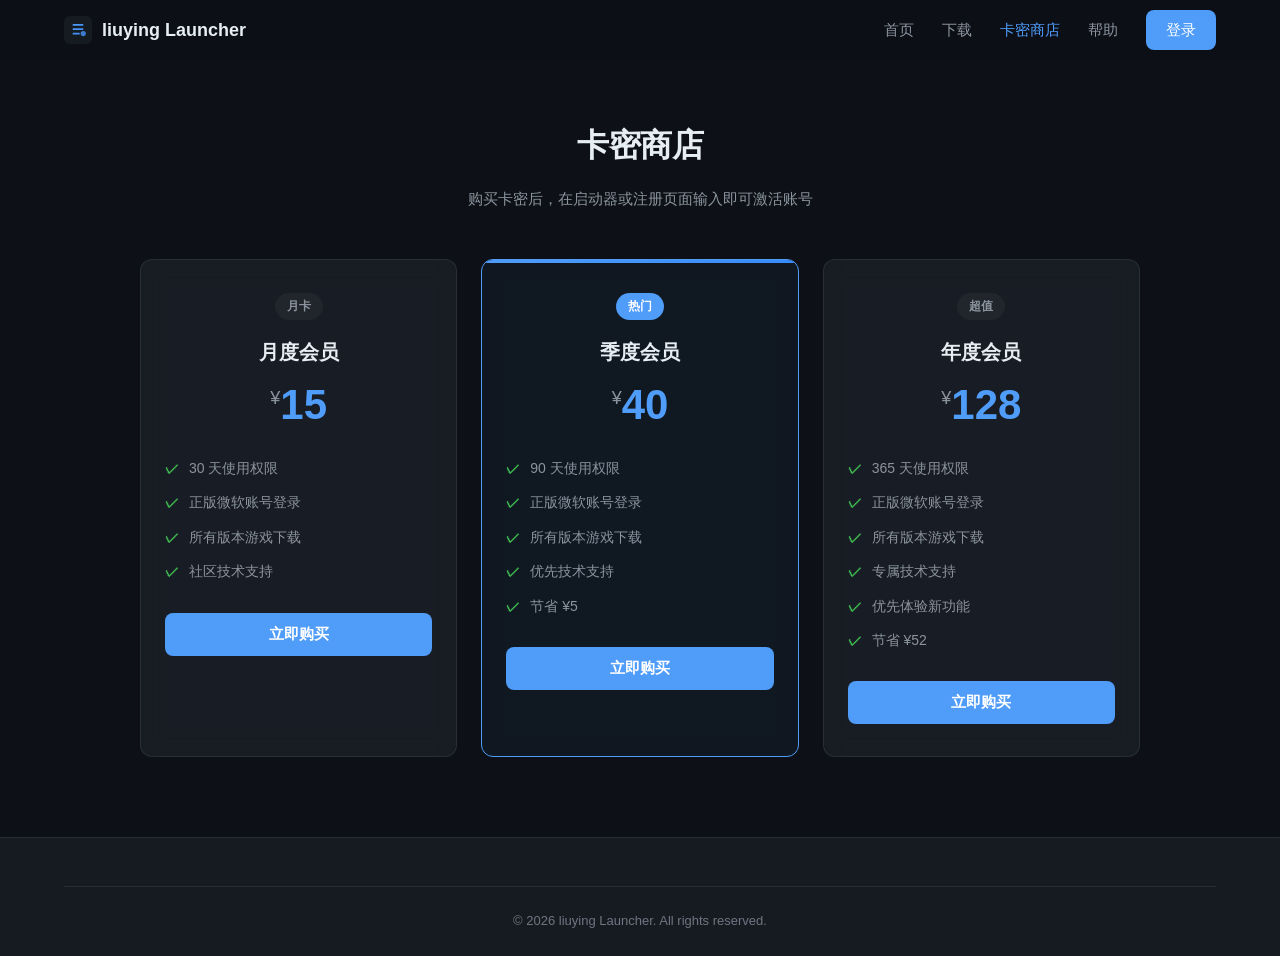
==== shop.html @ ac4bcdb5 "Initial website for liuying Launcher - index.html: Hero + features + screenshots + CTA - download.ht" ====
<!DOCTYPE html>
<html lang="zh-CN">
<head>
    <meta charset="UTF-8">
    <meta name="viewport" content="width=device-width, initial-scale=1.0">
    <title>卡密商店 - liuying Launcher</title>
    <link rel="icon" href="favicon.svg" type="image/svg+xml">
    <link rel="stylesheet" href="css/style.css">
    <link rel="stylesheet" href="css/shop.css">
</head>
<body>
    <nav class="navbar" id="navbar">
        <div class="nav-container">
            <a href="index.html" class="nav-logo">
                <img src="favicon.svg" alt="logo" class="nav-logo-icon">
                <span>liuying Launcher</span>
            </a>
            <div class="nav-links" id="navLinks">
                <a href="index.html" class="nav-link">首页</a>
                <a href="download.html" class="nav-link">下载</a>
                <a href="shop.html" class="nav-link active">卡密商店</a>
                <a href="help.html" class="nav-link">帮助</a>
                <a href="account.html" class="nav-link nav-btn" id="navAccount">登录</a>
            </div>
            <button class="nav-toggle" id="navToggle" aria-label="菜单">
                <span></span><span></span><span></span>
            </button>
        </div>
    </nav>

    <section class="shop-section" style="padding-top: 120px;">
        <div class="container">
            <h1 class="section-title">卡密商店</h1>
            <p class="shop-subtitle">购买卡密后，在启动器或注册页面输入即可激活账号</p>

            <div class="shop-grid">
                <!-- 月卡 -->
                <div class="shop-card">
                    <div class="shop-card-badge">月卡</div>
                    <h3 class="shop-card-title">月度会员</h3>
                    <div class="shop-card-price"><span class="price-symbol">&yen;</span><span class="price-num">15</span></div>
                    <ul class="shop-card-features">
                        <li>30 天使用权限</li>
                        <li>正版微软账号登录</li>
                        <li>所有版本游戏下载</li>
                        <li>社区技术支持</li>
                    </ul>
                    <button class="btn btn-primary btn-block" onclick="buyCard('monthly')">立即购买</button>
                </div>

                <!-- 季卡 -->
                <div class="shop-card shop-card-popular">
                    <div class="shop-card-badge popular">热门</div>
                    <h3 class="shop-card-title">季度会员</h3>
                    <div class="shop-card-price"><span class="price-symbol">&yen;</span><span class="price-num">40</span></div>
                    <ul class="shop-card-features">
                        <li>90 天使用权限</li>
                        <li>正版微软账号登录</li>
                        <li>所有版本游戏下载</li>
                        <li>优先技术支持</li>
                        <li>节省 &yen;5</li>
                    </ul>
                    <button class="btn btn-primary btn-block" onclick="buyCard('quarterly')">立即购买</button>
                </div>

                <!-- 年卡 -->
                <div class="shop-card">
                    <div class="shop-card-badge">超值</div>
                    <h3 class="shop-card-title">年度会员</h3>
                    <div class="shop-card-price"><span class="price-symbol">&yen;</span><span class="price-num">128</span></div>
                    <ul class="shop-card-features">
                        <li>365 天使用权限</li>
                        <li>正版微软账号登录</li>
                        <li>所有版本游戏下载</li>
                        <li>专属技术支持</li>
                        <li>优先体验新功能</li>
                        <li>节省 &yen;52</li>
                    </ul>
                    <button class="btn btn-primary btn-block" onclick="buyCard('yearly')">立即购买</button>
                </div>
            </div>

            <!-- 购买弹窗 -->
            <div class="shop-modal" id="shopModal" style="display: none;">
                <div class="shop-modal-content">
                    <button class="shop-modal-close" onclick="closeModal()">&times;</button>
                    <h2 id="modalTitle">购买卡密</h2>
                    <div id="modalAlert"></div>

                    <!-- 未登录：提示登录 -->
                    <div id="modalNeedLogin">
                        <p class="shop-modal-text">购买卡密需要先登录账号</p>
                        <a href="account.html" class="btn btn-primary btn-block">前往登录</a>
                    </div>

                    <!-- 已登录：显示购买信息 -->
                    <div id="modalBuyForm" style="display: none;">
                        <div class="shop-modal-info">
                            <div class="shop-modal-row">
                                <span>类型</span>
                                <span id="modalType">-</span>
                            </div>
                            <div class="shop-modal-row">
                                <span>价格</span>
                                <span id="modalPrice" class="shop-price-text">-</span>
                            </div>
                        </div>
                        <div class="form-group">
                            <label class="form-label">联系方式 <span class="optional">(可选)</span></label>
                            <input type="text" class="form-input" id="modalContact" placeholder="QQ / 微信 / 邮箱">
                        </div>
                        <button class="btn btn-primary btn-block" id="modalBuyBtn" onclick="confirmBuy()">确认购买</button>
                        <p class="shop-modal-note">购买后卡密将显示在下方，请复制保存</p>
                    </div>

                    <!-- 购买成功：显示卡密 -->
                    <div id="modalResult" style="display: none;">
                        <div class="shop-key-display">
                            <label class="form-label">你的卡密</label>
                            <div class="shop-key-box" id="shopKeyBox">-</div>
                            <button class="btn btn-outline btn-block" onclick="copyKey()">复制卡密</button>
                        </div>
                        <p class="shop-modal-note">请妥善保管卡密，遗失不补。卡密可在注册时使用。</p>
                    </div>
                </div>
            </div>

            <!-- 已购卡密列表 -->
            <div class="shop-history" id="shopHistory" style="display: none;">
                <h2 class="shop-history-title">我的卡密</h2>
                <div id="shopHistoryList"></div>
            </div>
        </div>
    </section>

    <footer class="footer">
        <div class="container">
            <div class="footer-bottom">
                <p>&copy; 2026 liuying Launcher. All rights reserved.</p>
            </div>
        </div>
    </footer>

    <script src="js/main.js"></script>
    <script src="js/shop.js"></script>
</body>
</html>
---- css/style.css ----
/* ===== 全局样式 ===== */
:root {
    --bg-primary: #0d1117;
    --bg-secondary: #161b22;
    --bg-tertiary: #21262d;
    --bg-card: rgba(33, 38, 45, 0.6);
    --text-primary: #e6edf3;
    --text-secondary: #8b949e;
    --text-muted: #6e7681;
    --accent: #4f9cf9;
    --accent-hover: #388bfd;
    --accent-glow: rgba(79, 156, 249, 0.15);
    --green: #3fb950;
    --red: #f85149;
    --yellow: #d29922;
    --border: rgba(110, 118, 129, 0.2);
    --radius: 12px;
    --radius-sm: 8px;
    --transition: all 0.3s cubic-bezier(0.4, 0, 0.2, 1);
}

* {
    margin: 0;
    padding: 0;
    box-sizing: border-box;
}

html {
    scroll-behavior: smooth;
}

body {
    font-family: -apple-system, BlinkMacSystemFont, 'Segoe UI', 'PingFang SC', 'Microsoft YaHei', sans-serif;
    background: var(--bg-primary);
    color: var(--text-primary);
    line-height: 1.6;
    overflow-x: hidden;
}

.container {
    max-width: 1200px;
    margin: 0 auto;
    padding: 0 24px;
}

.section {
    padding: 80px 0;
}

.section-title {
    font-size: 32px;
    font-weight: 700;
    text-align: center;
    margin-bottom: 48px;
    letter-spacing: -0.5px;
}

/* ===== 导航栏 ===== */
.navbar {
    position: fixed;
    top: 0;
    left: 0;
    right: 0;
    z-index: 1000;
    transition: var(--transition);
    backdrop-filter: blur(12px);
    background: rgba(13, 17, 23, 0.7);
    border-bottom: 1px solid transparent;
}

.navbar.scrolled {
    background: rgba(13, 17, 23, 0.95);
    border-bottom: 1px solid var(--border);
}

.nav-container {
    max-width: 1200px;
    margin: 0 auto;
    padding: 0 24px;
    height: 60px;
    display: flex;
    align-items: center;
    justify-content: space-between;
}

.nav-logo {
    display: flex;
    align-items: center;
    gap: 10px;
    text-decoration: none;
    color: var(--text-primary);
    font-weight: 600;
    font-size: 18px;
}

.nav-logo-icon {
    width: 28px;
    height: 28px;
}

.nav-links {
    display: flex;
    align-items: center;
    gap: 28px;
}

.nav-link {
    color: var(--text-secondary);
    text-decoration: none;
    font-size: 15px;
    font-weight: 500;
    transition: var(--transition);
    position: relative;
}

.nav-link:hover {
    color: var(--text-primary);
}

.nav-link.active {
    color: var(--accent);
}

.nav-btn {
    background: var(--accent);
    color: #fff !important;
    padding: 8px 20px;
    border-radius: var(--radius-sm);
    transition: var(--transition);
}

.nav-btn:hover {
    background: var(--accent-hover);
    transform: translateY(-1px);
}

.nav-toggle {
    display: none;
    flex-direction: column;
    gap: 4px;
    background: none;
    border: none;
    cursor: pointer;
    padding: 8px;
}

.nav-toggle span {
    width: 22px;
    height: 2px;
    background: var(--text-primary);
    border-radius: 2px;
    transition: var(--transition);
}

/* ===== 按钮 ===== */
.btn {
    display: inline-flex;
    align-items: center;
    justify-content: center;
    gap: 8px;
    padding: 12px 24px;
    border-radius: var(--radius-sm);
    font-size: 15px;
    font-weight: 600;
    text-decoration: none;
    border: none;
    cursor: pointer;
    transition: var(--transition);
    font-family: inherit;
}

.btn-primary {
    background: var(--accent);
    color: #fff;
}

.btn-primary:hover {
    background: var(--accent-hover);
    transform: translateY(-2px);
    box-shadow: 0 8px 24px var(--accent-glow);
}

.btn-outline {
    background: transparent;
    color: var(--text-primary);
    border: 1px solid var(--border);
}

.btn-outline:hover {
    border-color: var(--accent);
    color: var(--accent);
}

.btn-lg {
    padding: 14px 32px;
    font-size: 16px;
}

.btn-block {
    width: 100%;
}

.btn:disabled {
    opacity: 0.5;
    cursor: not-allowed;
}

/* ===== 页脚 ===== */
.footer {
    background: var(--bg-secondary);
    border-top: 1px solid var(--border);
    padding: 48px 0 24px;
}

.footer-grid {
    display: grid;
    grid-template-columns: 2fr 1fr 1fr;
    gap: 40px;
    margin-bottom: 32px;
}

.footer-col h4 {
    font-size: 16px;
    font-weight: 600;
    margin-bottom: 16px;
}

.footer-col p {
    color: var(--text-secondary);
    font-size: 14px;
}

.footer-col a {
    display: block;
    color: var(--text-secondary);
    text-decoration: none;
    font-size: 14px;
    padding: 4px 0;
    transition: var(--transition);
}

.footer-col a:hover {
    color: var(--accent);
}

.footer-bottom {
    border-top: 1px solid var(--border);
    padding-top: 24px;
    text-align: center;
}

.footer-bottom p {
    color: var(--text-muted);
    font-size: 13px;
}

/* ===== 表单 ===== */
.form-group {
    margin-bottom: 20px;
}

.form-label {
    display: block;
    font-size: 14px;
    font-weight: 500;
    margin-bottom: 8px;
    color: var(--text-secondary);
}

.form-input {
    width: 100%;
    padding: 12px 16px;
    background: var(--bg-tertiary);
    border: 1px solid var(--border);
    border-radius: var(--radius-sm);
    color: var(--text-primary);
    font-size: 15px;
    font-family: inherit;
    transition: var(--transition);
}

.form-input:focus {
    outline: none;
    border-color: var(--accent);
    box-shadow: 0 0 0 3px var(--accent-glow);
}

.form-input::placeholder {
    color: var(--text-muted);
}

/* ===== 提示消息 ===== */
.alert {
    padding: 12px 16px;
    border-radius: var(--radius-sm);
    font-size: 14px;
    margin-bottom: 16px;
}

.alert-error {
    background: rgba(248, 81, 73, 0.1);
    border: 1px solid rgba(248, 81, 73, 0.3);
    color: var(--red);
}

.alert-success {
    background: rgba(63, 185, 80, 0.1);
    border: 1px solid rgba(63, 185, 80, 0.3);
    color: var(--green);
}

/* ===== 响应式 ===== */
@media (max-width: 768px) {
    .nav-toggle {
        display: flex;
    }

    .nav-links {
        position: fixed;
        top: 60px;
        left: 0;
        right: 0;
        background: var(--bg-secondary);
        flex-direction: column;
        padding: 20px;
        gap: 16px;
        border-bottom: 1px solid var(--border);
        transform: translateY(-100%);
        opacity: 0;
        pointer-events: none;
        transition: var(--transition);
    }

    .nav-links.open {
        transform: translateY(0);
        opacity: 1;
        pointer-events: auto;
    }

    .footer-grid {
        grid-template-columns: 1fr;
        gap: 24px;
    }

    .section {
        padding: 48px 0;
    }

    .section-title {
        font-size: 24px;
    }
}
---- css/shop.css ----
/* ===== 卡密商店 ===== */
.shop-section {
    min-height: 80vh;
    padding-bottom: 80px;
}

.shop-subtitle {
    text-align: center;
    color: var(--text-secondary);
    font-size: 15px;
    margin-top: -32px;
    margin-bottom: 48px;
}

.shop-grid {
    display: grid;
    grid-template-columns: repeat(3, 1fr);
    gap: 24px;
    max-width: 1000px;
    margin: 0 auto;
}

.shop-card {
    background: var(--bg-card);
    backdrop-filter: blur(12px);
    border: 1px solid var(--border);
    border-radius: var(--radius);
    padding: 32px 24px;
    text-align: center;
    transition: var(--transition);
    position: relative;
    overflow: hidden;
}

.shop-card:hover {
    border-color: var(--accent);
    transform: translateY(-4px);
    box-shadow: 0 12px 40px var(--accent-glow);
}

.shop-card-popular {
    border-color: var(--accent);
    background: rgba(79, 156, 249, 0.05);
}

.shop-card-popular::before {
    content: '';
    position: absolute;
    top: 0;
    left: 0;
    right: 0;
    height: 3px;
    background: linear-gradient(90deg, var(--accent), var(--accent-hover));
}

.shop-card-badge {
    display: inline-block;
    padding: 4px 12px;
    background: var(--bg-tertiary);
    border-radius: 20px;
    font-size: 12px;
    font-weight: 600;
    color: var(--text-secondary);
    margin-bottom: 16px;
}

.shop-card-badge.popular {
    background: var(--accent);
    color: #fff;
}

.shop-card-title {
    font-size: 20px;
    font-weight: 700;
    margin-bottom: 16px;
}

.shop-card-price {
    margin-bottom: 24px;
}

.price-symbol {
    font-size: 18px;
    color: var(--text-secondary);
    vertical-align: top;
}

.price-num {
    font-size: 42px;
    font-weight: 800;
    color: var(--accent);
    line-height: 1;
}

.shop-card-features {
    list-style: none;
    text-align: left;
    margin-bottom: 24px;
}

.shop-card-features li {
    padding: 6px 0;
    font-size: 14px;
    color: var(--text-secondary);
    padding-left: 24px;
    position: relative;
}

.shop-card-features li::before {
    content: '\2713';
    position: absolute;
    left: 0;
    color: var(--green);
    font-weight: 700;
}

/* ===== 购买弹窗 ===== */
.shop-modal {
    position: fixed;
    top: 0;
    left: 0;
    right: 0;
    bottom: 0;
    background: rgba(0, 0, 0, 0.6);
    backdrop-filter: blur(4px);
    z-index: 2000;
    display: flex;
    align-items: center;
    justify-content: center;
    padding: 20px;
}

.shop-modal-content {
    background: var(--bg-secondary);
    border: 1px solid var(--border);
    border-radius: var(--radius);
    padding: 32px;
    max-width: 420px;
    width: 100%;
    position: relative;
}

.shop-modal-content h2 {
    font-size: 22px;
    font-weight: 700;
    margin-bottom: 24px;
    text-align: center;
}

.shop-modal-close {
    position: absolute;
    top: 16px;
    right: 16px;
    background: none;
    border: none;
    color: var(--text-secondary);
    font-size: 24px;
    cursor: pointer;
    line-height: 1;
}

.shop-modal-close:hover {
    color: var(--text-primary);
}

.shop-modal-text {
    text-align: center;
    color: var(--text-secondary);
    margin-bottom: 24px;
}

.shop-modal-info {
    background: var(--bg-tertiary);
    border-radius: var(--radius-sm);
    padding: 16px;
    margin-bottom: 20px;
}

.shop-modal-row {
    display: flex;
    justify-content: space-between;
    padding: 6px 0;
    font-size: 14px;
}

.shop-modal-row span:first-child {
    color: var(--text-secondary);
}

.shop-price-text {
    color: var(--accent);
    font-weight: 700;
}

.shop-modal-note {
    text-align: center;
    font-size: 13px;
    color: var(--text-muted);
    margin-top: 16px;
}

/* 卡密显示 */
.shop-key-display {
    text-align: center;
}

.shop-key-box {
    background: var(--bg-tertiary);
    border: 2px dashed var(--border);
    border-radius: var(--radius-sm);
    padding: 20px;
    margin: 12px 0 16px;
    font-family: 'Courier New', monospace;
    font-size: 18px;
    font-weight: 700;
    color: var(--green);
    word-break: break-all;
    user-select: all;
}

/* 已购卡密列表 */
.shop-history {
    margin-top: 64px;
}

.shop-history-title {
    font-size: 22px;
    font-weight: 700;
    margin-bottom: 24px;
}

.shop-history-item {
    background: var(--bg-card);
    border: 1px solid var(--border);
    border-radius: var(--radius-sm);
    padding: 16px 20px;
    margin-bottom: 12px;
    display: flex;
    align-items: center;
    justify-content: space-between;
}

.shop-history-key {
    font-family: 'Courier New', monospace;
    font-size: 14px;
    color: var(--text-primary);
}

.shop-history-status {
    font-size: 13px;
    padding: 4px 10px;
    border-radius: 20px;
}

.shop-history-status.used {
    background: rgba(110, 118, 129, 0.15);
    color: var(--text-muted);
}

.shop-history-status.unused {
    background: rgba(63, 185, 80, 0.15);
    color: var(--green);
}

.shop-history-type {
    color: var(--text-secondary);
    font-size: 13px;
}

/* ===== 响应式 ===== */
@media (max-width: 768px) {
    .shop-grid {
        grid-template-columns: 1fr;
    }
}
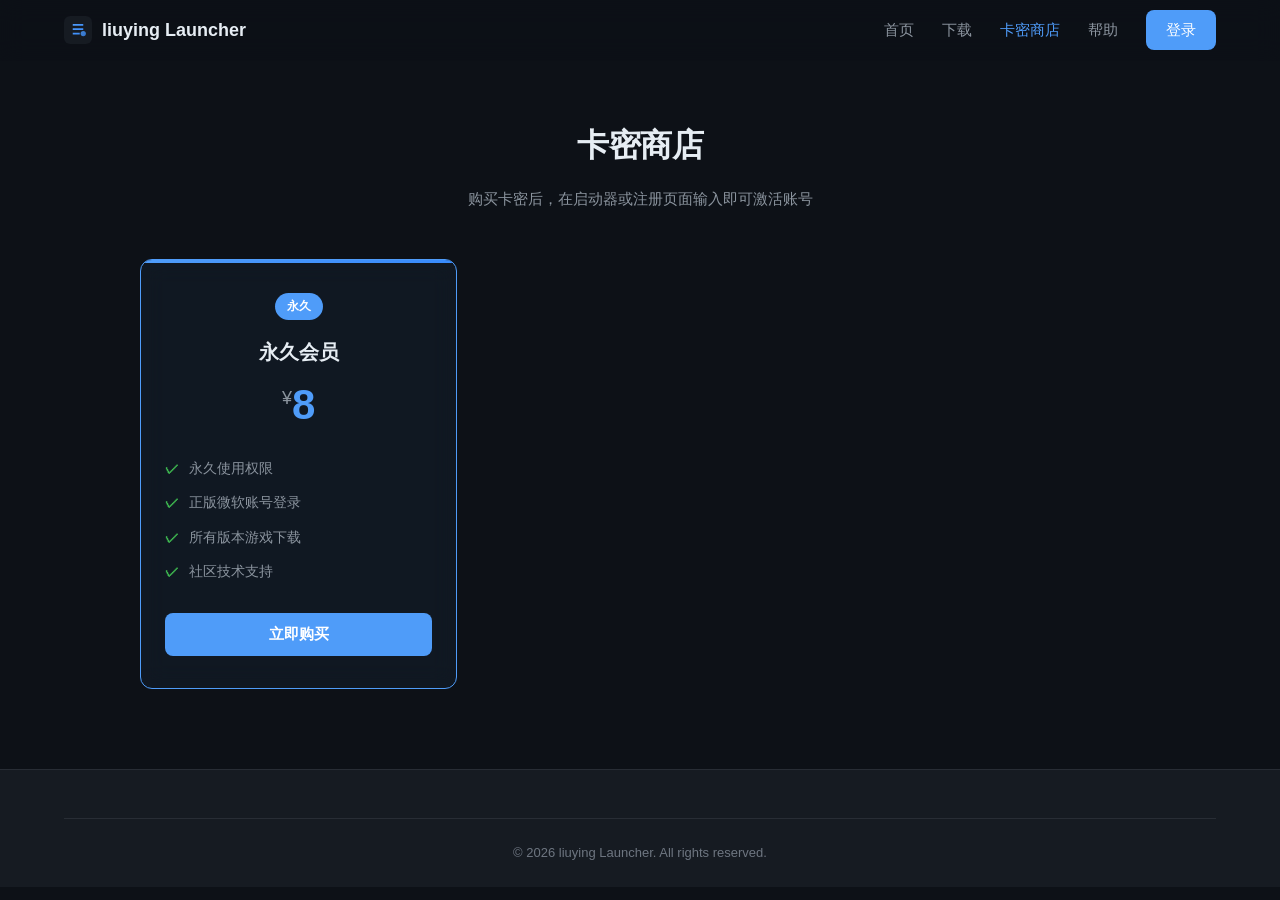
==== commit 08cce18c: "Shop: single permanent card ¥8, remove other tiers" ====
--- a/shop.html
+++ b/shop.html
@@ -33,50 +33,18 @@
             <h1 class="section-title">卡密商店</h1>
             <p class="shop-subtitle">购买卡密后，在启动器或注册页面输入即可激活账号</p>
 
-            <div class="shop-grid">
-                <!-- 月卡 -->
-                <div class="shop-card">
-                    <div class="shop-card-badge">月卡</div>
-                    <h3 class="shop-card-title">月度会员</h3>
-                    <div class="shop-card-price"><span class="price-symbol">&yen;</span><span class="price-num">15</span></div>
+            <div class="shop-grid shop-grid-single">
+                <div class="shop-card shop-card-popular">
+                    <div class="shop-card-badge popular">永久</div>
+                    <h3 class="shop-card-title">永久会员</h3>
+                    <div class="shop-card-price"><span class="price-symbol">&yen;</span><span class="price-num">8</span></div>
                     <ul class="shop-card-features">
-                        <li>30 天使用权限</li>
+                        <li>永久使用权限</li>
                         <li>正版微软账号登录</li>
                         <li>所有版本游戏下载</li>
                         <li>社区技术支持</li>
                     </ul>
-                    <button class="btn btn-primary btn-block" onclick="buyCard('monthly')">立即购买</button>
-                </div>
-
-                <!-- 季卡 -->
-                <div class="shop-card shop-card-popular">
-                    <div class="shop-card-badge popular">热门</div>
-                    <h3 class="shop-card-title">季度会员</h3>
-                    <div class="shop-card-price"><span class="price-symbol">&yen;</span><span class="price-num">40</span></div>
-                    <ul class="shop-card-features">
-                        <li>90 天使用权限</li>
-                        <li>正版微软账号登录</li>
-                        <li>所有版本游戏下载</li>
-                        <li>优先技术支持</li>
-                        <li>节省 &yen;5</li>
-                    </ul>
-                    <button class="btn btn-primary btn-block" onclick="buyCard('quarterly')">立即购买</button>
-                </div>
-
-                <!-- 年卡 -->
-                <div class="shop-card">
-                    <div class="shop-card-badge">超值</div>
-                    <h3 class="shop-card-title">年度会员</h3>
-                    <div class="shop-card-price"><span class="price-symbol">&yen;</span><span class="price-num">128</span></div>
-                    <ul class="shop-card-features">
-                        <li>365 天使用权限</li>
-                        <li>正版微软账号登录</li>
-                        <li>所有版本游戏下载</li>
-                        <li>专属技术支持</li>
-                        <li>优先体验新功能</li>
-                        <li>节省 &yen;52</li>
-                    </ul>
-                    <button class="btn btn-primary btn-block" onclick="buyCard('yearly')">立即购买</button>
+                    <button class="btn btn-primary btn-block" onclick="buyCard('permanent')">立即购买</button>
                 </div>
             </div>
 
@@ -105,12 +73,18 @@
                                 <span id="modalPrice" class="shop-price-text">-</span>
                             </div>
                         </div>
-                        <div class="form-group">
-                            <label class="form-label">联系方式 <span class="optional">(可选)</span></label>
-                            <input type="text" class="form-input" id="modalContact" placeholder="QQ / 微信 / 邮箱">
+                        <button class="btn btn-primary btn-block" id="modalBuyBtn" onclick="confirmBuy()">立即购买</button>
+                        <p class="shop-modal-note">点击购买后跳转到支付页面，支付成功自动显示卡密</p>
+                    </div>
+
+                    <!-- 支付等待 -->
+                    <div id="modalPayLoading" style="display: none;">
+                        <p class="shop-modal-text">等待支付完成...</p>
+                        <img id="modalQrcode" src="" alt="二维码" style="display:none; margin:16px auto; width:240px; border-radius:8px;">
+                        <div style="text-align:center; padding:20px;">
+                            <div class="shop-spinner"></div>
+                            <p class="shop-modal-note">请在支付页面完成付款<br>支付成功后自动显示卡密</p>
                         </div>
-                        <button class="btn btn-primary btn-block" id="modalBuyBtn" onclick="confirmBuy()">确认购买</button>
-                        <p class="shop-modal-note">购买后卡密将显示在下方，请复制保存</p>
                     </div>
 
                     <!-- 购买成功：显示卡密 -->
--- a/css/shop.css
+++ b/css/shop.css
@@ -273,3 +273,18 @@
         grid-template-columns: 1fr;
     }
 }
+
+/* 加载动画 */
+.shop-spinner {
+    width: 40px;
+    height: 40px;
+    border: 3px solid var(--bg-tertiary);
+    border-top-color: var(--accent);
+    border-radius: 50%;
+    animation: shop-spin 0.8s linear infinite;
+    margin: 0 auto;
+}
+
+@keyframes shop-spin {
+    to { transform: rotate(360deg); }
+}
